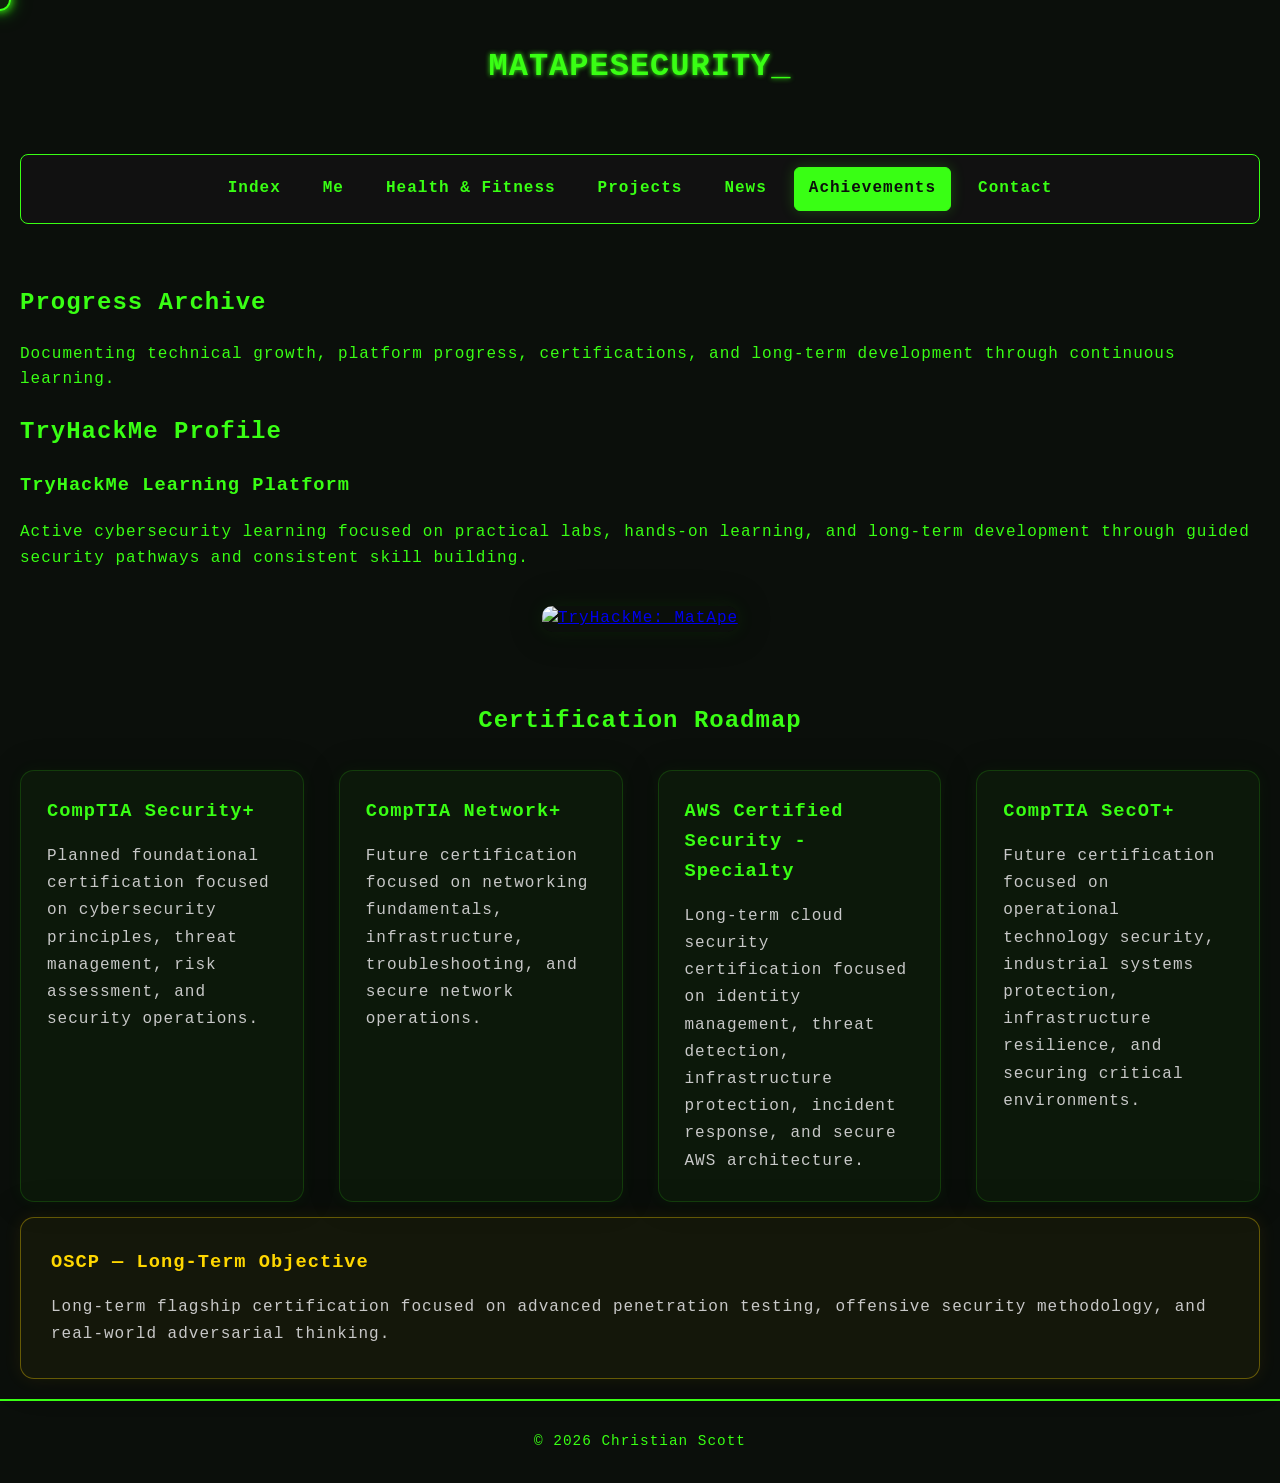
==== Achievements.html @ c1597ab1 "Added Frontend Front end and assets for the eyes" ====
<!DOCTYPE html>
<html lang="en">
<head>
    <meta charset="UTF-8">
    <title>Achievements | MatApeSecurity</title>
    <link rel="stylesheet" href="css/ach.css">
    <link rel="stylesheet" href="css/style.css">
    <link rel="apple-touch-icon" sizes="180x180" href="images/apple-touch-icon.png">
    <link rel="icon" type="image/png" sizes="32x32" href="images/favicon-32x32.png">
    <link rel="icon" type="image/png" sizes="16x16" href="images/favicon-16x16.png">
    <link rel="manifest" href="site.webmanifest">
</head>

<body>

    <header>
        <h1>MatApeSecurity<span class="cursor">_</span></h1>
    </header>

    <nav>
    <div class="nav-links">
        <a href="index.html">Index</a>
        <a href="me.html">Me</a>
        <a href="Health&Fitness.html">Health & Fitness</a>
        <a href="projects.html">Projects</a>
        <a href="News.html">News</a>
        <a href="achievements.html" class="active">Achievements</a>
        <a href="contact.html">Contact</a>
    </div>
    </nav>

    <main>

<section class="achievement-intro">
    <h2>Progress Archive</h2>
    <p>
        Documenting technical growth, platform progress, certifications,
        and long-term development through continuous learning.
    </p>
</section>

<section class="thm-featured">
    <h2>TryHackMe Profile</h2>

    <div class="thm-card">

        <div class="thm-header">
            <h3>TryHackMe Learning Platform</h3>
            <span class="status-dot status-yellow"></span>
        </div>

        <p class="thm-description">
            Active cybersecurity learning focused on practical labs,
            hands-on learning, and long-term development through
            guided security pathways and consistent skill building.
        </p>

        <div class="thm-badge">
            <a href="https://tryhackme.com/p/MatApe" target="_blank" rel="noopener noreferrer">
                <img
                    src="https://tryhackme-badges.s3.amazonaws.com/MatApe.png"
                    alt="TryHackMe: MatApe"
                />
            </a>
        </div>

    </div>
</section>

<section class="cert-section">
    <h2>Certification Roadmap</h2>

    <div class="cert-grid">

        <div class="cert-card">
            <div class="cert-header">
                <h3>CompTIA Security+</h3>
                <span class="status-dot status-yellow"></span>
            </div>
            <p>
                Planned foundational certification focused on cybersecurity principles,
                threat management, risk assessment, and security operations.
            </p>
        </div>

        <div class="cert-card">
            <div class="cert-header">
                <h3>CompTIA Network+</h3>
                <span class="status-dot status-red"></span>
            </div>
            <p>
                Future certification focused on networking fundamentals,
                infrastructure, troubleshooting, and secure network operations.
            </p>
        </div>

        <div class="cert-card">
    <div class="cert-header">
        <h3>AWS Certified Security - Specialty</h3>
        <span class="status-dot status-red"></span>
    </div>
    <p>
        Long-term cloud security certification focused on identity management,
        threat detection, infrastructure protection, incident response,
        and secure AWS architecture.
    </p>
</div>

<div class="cert-card">
    <div class="cert-header">
        <h3>CompTIA SecOT+</h3>
        <span class="status-dot status-red"></span>
    </div>
    <p>
        Future certification focused on operational technology security,
        industrial systems protection, infrastructure resilience,
        and securing critical environments.
    </p>
</div>

    </div>
</section>

<div class="cert-card cert-card-gold">
    <div class="cert-header">
        <h3>OSCP — Long-Term Objective</h3>
        <span class="status-dot status-red"></span>
    </div>

    <p>
    Long-term flagship certification focused on advanced penetration testing,
    offensive security methodology, and real-world adversarial thinking.
    </p>
</div>

    </main>

    <footer>
        <p>&copy; 2026 Christian Scott</p>
    </footer>

<div class="custom-cursor"></div>
<script src="javascript/main.js"></script>

</body>
</html>
---- css/ach.css ----
.thm-badge {
  display: flex;
  justify-content: center;
  margin: 35px 0;
}

.thm-badge img {
  max-width: 100%;
  height: auto;
  border-radius: 10px;
  transition: 0.25s ease;
  box-shadow:
    0 0 20px rgba(57, 255, 20, 0.08),
    0 0 35px rgba(0, 0, 0, 0.25);
}

.thm-badge img:hover {
  transform: translateY(-4px);
  box-shadow:
    0 0 24px rgba(57, 255, 20, 0.12),
    0 0 45px rgba(0, 0, 0, 0.35);
}

.cert-section {
  margin-top: 70px;
}

.cert-section h2 {
  text-align: center;
  margin-bottom: 30px;
}

.cert-grid {
  display: grid;
  grid-template-columns: repeat(auto-fit, minmax(280px, 1fr));
  gap: 35px;
}

.cert-card {
  border: 1px solid rgba(57, 255, 20, 0.16);
  background: rgba(57, 255, 20, 0.04);
  padding: 26px;
  border-radius: 14px;
  box-shadow:
    0 0 16px rgba(57, 255, 20, 0.05),
    0 0 32px rgba(0, 0, 0, 0.22);
  transition: 0.25s ease;
}

.cert-card:hover {
  transform: translateY(-5px);
  box-shadow:
    0 0 20px rgba(57, 255, 20, 0.08),
    0 0 38px rgba(0, 0, 0, 0.30);
}

.cert-header {
  display: flex;
  justify-content: space-between;
  align-items: center;
  gap: 12px;
  margin-bottom: 16px;
}

.cert-header h3 {
  margin: 0;
}

.cert-card p {
  margin: 0;
  color: #c8c8c8;
  line-height: 1.7;
}

.cert-card-gold {
  margin-top: 15px;
  border: 1px solid rgba(255, 215, 0, 0.35);
  background: rgba(255, 215, 0, 0.04);
  padding: 30px;
  display: flex;
  flex-direction: column;
  justify-content: space-between;
  box-shadow:
    0 0 18px rgba(255, 215, 0, 0.08),
    0 0 36px rgba(0, 0, 0, 0.25);
}

.cert-card-gold:hover {
  transform: translateY(-6px);
  box-shadow:
    0 0 24px rgba(255, 215, 0, 0.14),
    0 0 45px rgba(0, 0, 0, 0.35);
}

.cert-card-gold h3 {
  color: #ffd700;
}
---- css/style.css ----
/* ==============================
   MatApeSecurity
   ============================== */

/*Add display flex to terminal box to fill page*/

* {
  cursor: none !important;
}

html,
body {
  margin: 0;
  padding: 0;
  width: 100%;
  height: 100%;
}

body {
  
  background-color: #0b0f0b;
  color: #39ff14;
  font-family: "Courier New", Courier, monospace;
  letter-spacing: 1px;
  margin: 0;
  line-height: 1.6;
  min-height: auto;
/*removed   display: flex;
  flex-direction: column;*/
  cursor: none;
}

/* Header and blinking animation */
header {
  text-align: center;
  padding: 20px;
  background-image: url("images/grid.jpg");
  background-size: cover;
  background-position: center;
  margin-bottom: 20px;

}

.cursor {
  animation: blink 1s infinite;
}


@keyframes blink {
  0%   { opacity: 1; }
  50%  { opacity: 0; }
  100% { opacity: 1; }
}

h1 {
  text-transform: uppercase;
  text-shadow: 0 0 5px #39ff14;
}

/* Navigation */
nav {
  background-color: #111;
  padding: 12px 20px;
  border: 1px solid #39ff14;
  border-radius: 8px;
  margin: 0 20px 20px;
}

nav a {
  display: inline-block;
  color: #39ff14;
  text-decoration: none;
  padding: 8px 14px;
  margin: 0;
  font-weight: bold;
  border: 1px solid transparent;
  border-radius: 6px;
  transition:
    color 0.2s ease,
    background 0.2s ease,
    border-color 0.2s ease,
    text-shadow 0.2s ease,
    box-shadow 0.2s ease;
}

.nav-links {
  display: flex;
  justify-content: center;
  align-items: center;
  flex-wrap: wrap;
  gap: 12px;
}

/*Uses sudo class for higlight/underline effect*/
nav a:hover {
  text-decoration: none;
  text-shadow: 0 0 5px #39ff14;
  background: rgba(57, 255, 20, 0.08);
  border-color: rgba(57, 255, 20, 0.25);
  box-shadow: 0 0 12px rgba(57, 255, 20, 0.12);
}

nav a.active {
  color: #0b0f0b;
  background: #39ff14;
  border-color: #39ff14;
  text-shadow: none;
  box-shadow: 0 0 14px rgba(57, 255, 20, 0.22);
}

/* Main Content w/ display flex to fix rendering issue */
main {
  padding: 20px;
}

/* Footer */
footer {
  text-align: center;
  padding: 15px;
  border-top: 2px solid #39ff14;
  font-size: 0.9em;
  background-image: url("images/grid.jpg"); /*figure out grid display properly*/
  background-size: cover;
  background-position: center;
}

/* construction placeholder */
.terminal-box {
  border: 2px solid #39ff14;
  padding: 20px;
  margin: 0;
  flex: 1;
}



/* ===== Custom Cursor ===== */
.custom-cursor {
  width: 18px;
  height: 18px;
  border: 2px solid #39ff14;
  border-radius: 50%;
  position: fixed;
  top: 0;
  left: 0;
  pointer-events: none;
  z-index: 100000;
  transform: translate(-50%, -50%);
  box-shadow:
    0 0 8px #39ff14,
    0 0 15px rgba(57, 255, 20, 0.5),
    0 0 25px rgba(57, 255, 20, 0.25);
  background: rgba(57, 255, 20, 0.08);
  backdrop-filter: blur(2px);
  transition:
    width 0.2s ease,
    height 0.2s ease,
    transform 0.05s linear;
}

/* ===== Mobile Responsive ===== */
@media (max-width: 768px) {
  .hero-container {
    flex-direction: column;
    text-align: center;
  }

  .hero-image img {
    width: 220px;
    height: 220px;
  }

  nav {
    margin: 0 12px 16px;
    padding: 10px 12px;
  }

  .nav-links {
    gap: 8px;
  }

  nav a {
    padding: 7px 10px;
    font-size: 0.92rem;
  }

}
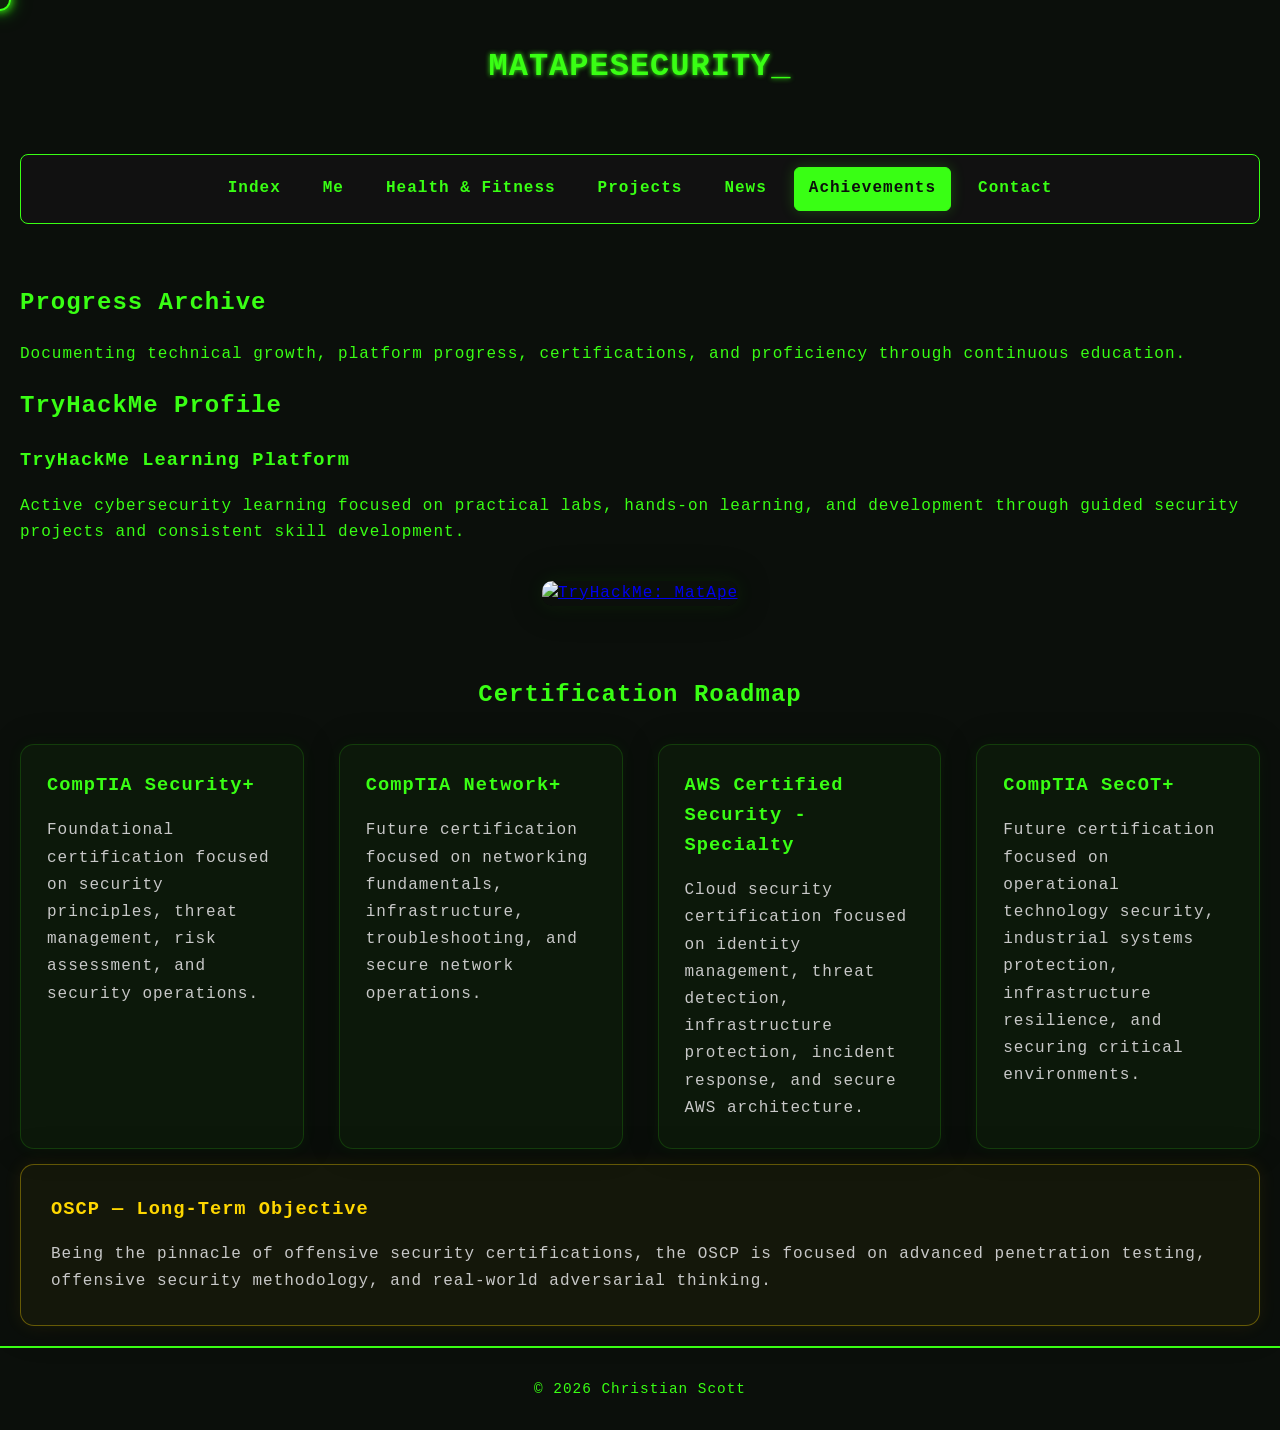
==== commit e2266e8b: "Revise Achievements page content and structure Updated content and descriptions for certifications a" ====
--- a/Achievements.html
+++ b/Achievements.html
@@ -20,12 +20,12 @@
     <nav>
     <div class="nav-links">
         <a href="index.html">Index</a>
-        <a href="me.html">Me</a>
+        <a href="Me.html">Me</a>
         <a href="Health&Fitness.html">Health & Fitness</a>
-        <a href="projects.html">Projects</a>
+        <a href="Projects.html">Projects</a>
         <a href="News.html">News</a>
-        <a href="achievements.html" class="active">Achievements</a>
-        <a href="contact.html">Contact</a>
+        <a href="Achievements.html" class="active">Achievements</a>
+        <a href="Contact.html">Contact</a>
     </div>
     </nav>
 
@@ -35,7 +35,7 @@
     <h2>Progress Archive</h2>
     <p>
         Documenting technical growth, platform progress, certifications,
-        and long-term development through continuous learning.
+        and proficiency through continuous education.
     </p>
 </section>
 
@@ -51,8 +51,8 @@
 
         <p class="thm-description">
             Active cybersecurity learning focused on practical labs,
-            hands-on learning, and long-term development through
-            guided security pathways and consistent skill building.
+            hands-on learning, and development through
+            guided security projects and consistent skill development.
         </p>
 
         <div class="thm-badge">
@@ -78,7 +78,7 @@
                 <span class="status-dot status-yellow"></span>
             </div>
             <p>
-                Planned foundational certification focused on cybersecurity principles,
+                Foundational certification focused on security principles,
                 threat management, risk assessment, and security operations.
             </p>
         </div>
@@ -100,7 +100,7 @@
         <span class="status-dot status-red"></span>
     </div>
     <p>
-        Long-term cloud security certification focused on identity management,
+        Cloud security certification focused on identity management,
         threat detection, infrastructure protection, incident response,
         and secure AWS architecture.
     </p>
@@ -128,7 +128,7 @@
     </div>
 
     <p>
-    Long-term flagship certification focused on advanced penetration testing,
+    Being the pinnacle of offensive security certifications, the OSCP is focused on advanced penetration testing,
     offensive security methodology, and real-world adversarial thinking.
     </p>
 </div>
@@ -143,4 +143,4 @@
 <script src="javascript/main.js"></script>
 
 </body>
-</html>+</html>
--- a/css/style.css
+++ b/css/style.css
@@ -81,6 +81,14 @@
     border-color 0.2s ease,
     text-shadow 0.2s ease,
     box-shadow 0.2s ease;
+}
+
+nav a.active {
+  color: #0b0f0b;
+  background: #39ff14;
+  border-color: #39ff14;
+  text-shadow: none;
+  box-shadow: 0 0 14px rgba(57, 255, 20, 0.22);
 }
 
 .nav-links {
@@ -184,4 +192,4 @@
     font-size: 0.92rem;
   }
 
-}+}
